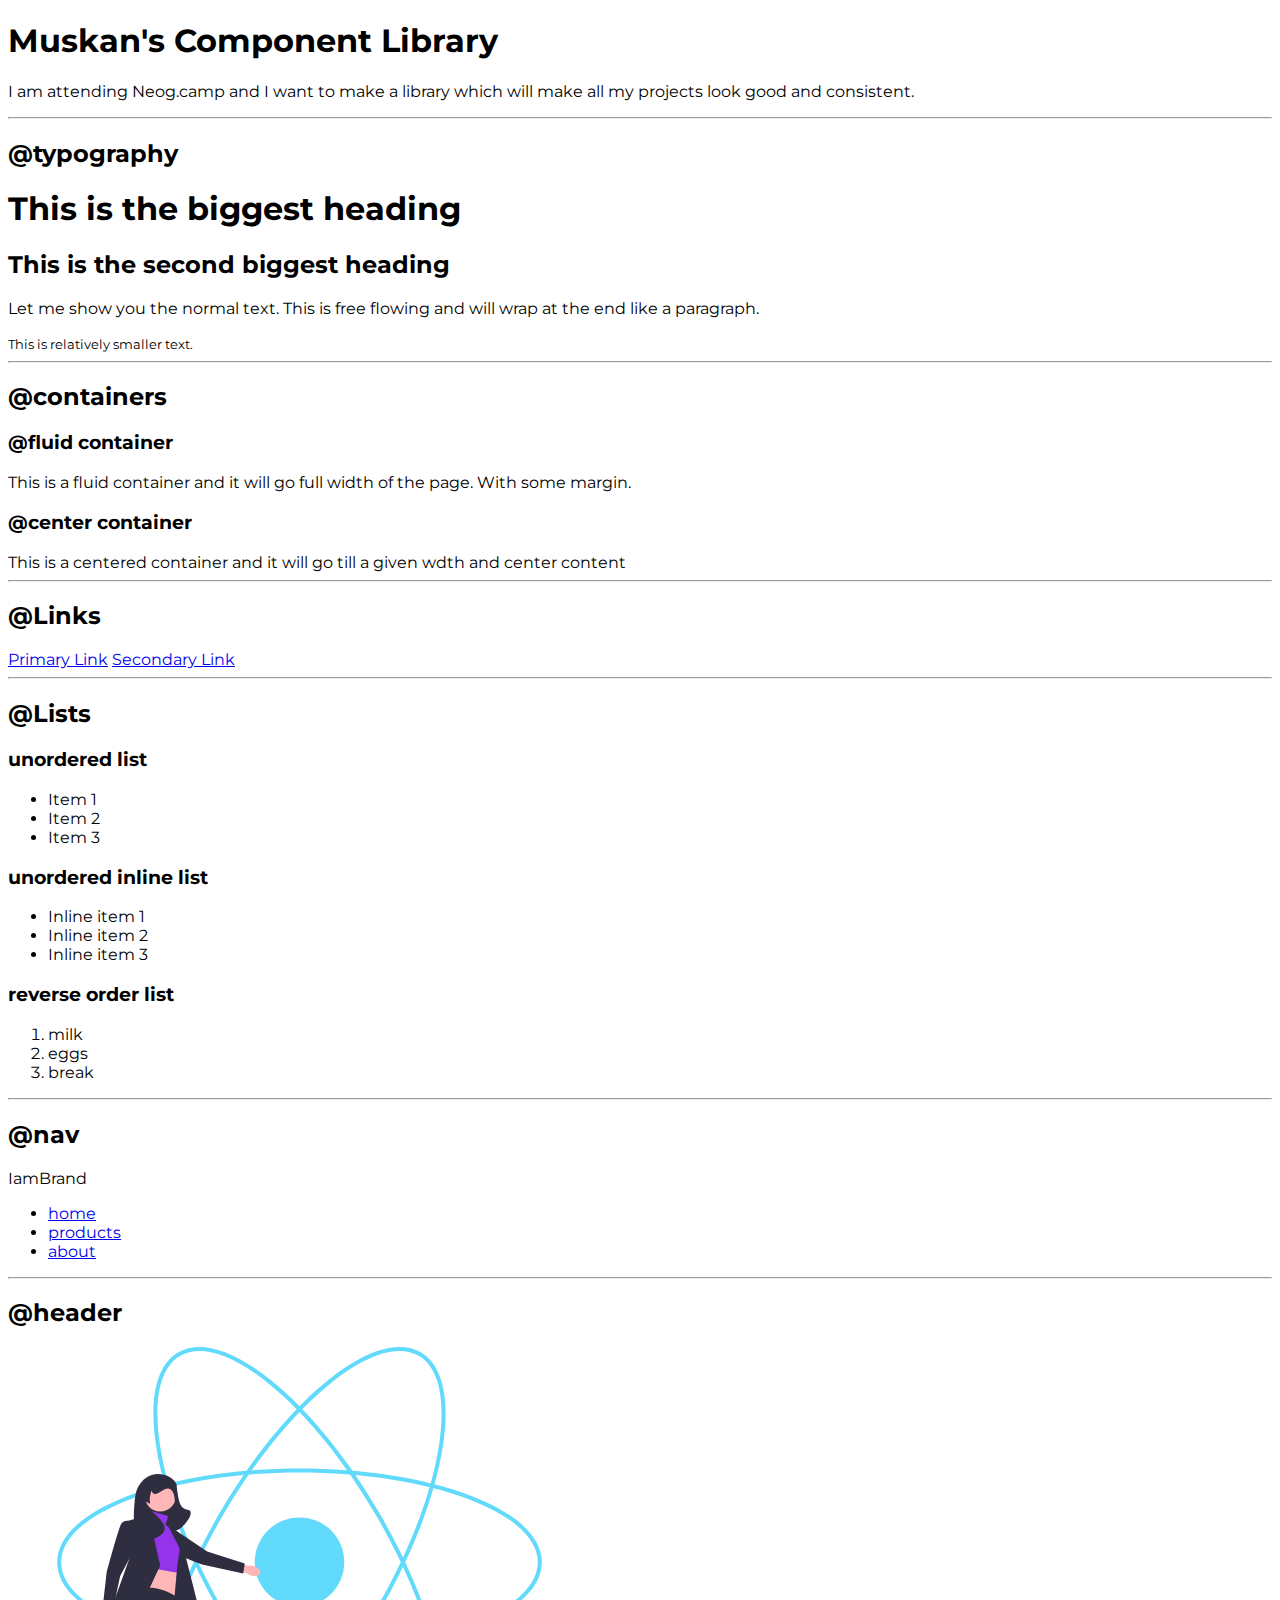
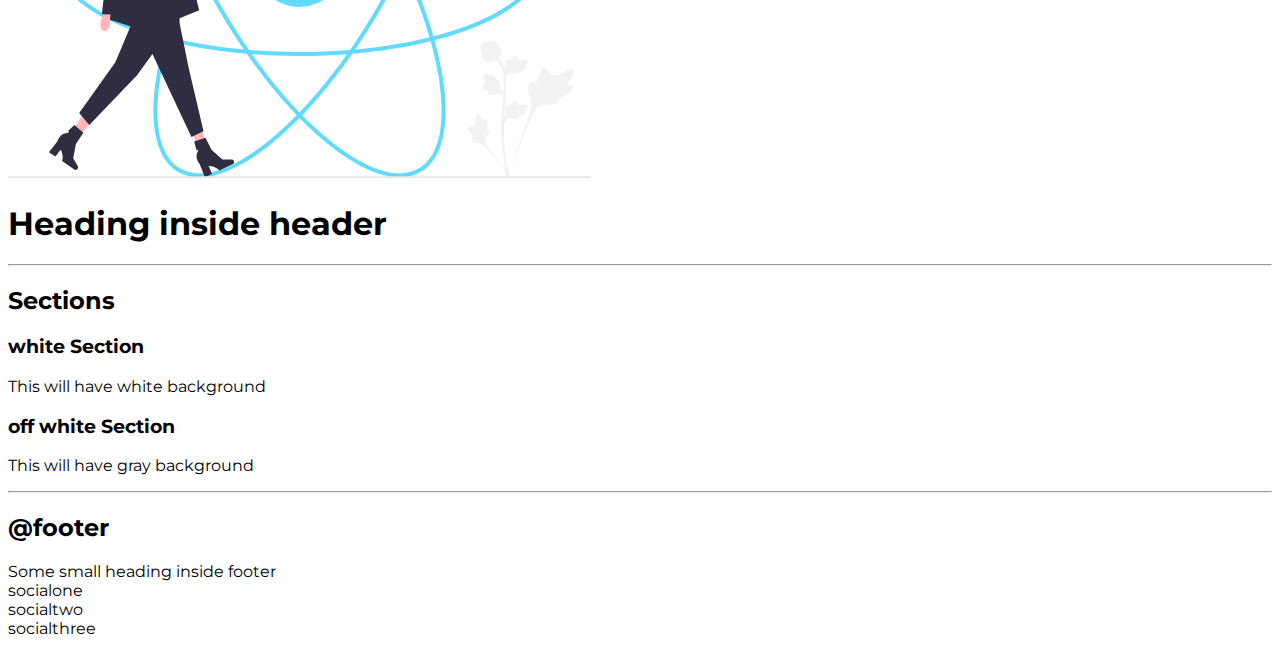
==== index.html @ 412a240c "typography" ====
<!DOCTYPE html>

<html>

<head>
    <meta charset="utf-8">
    <meta http-equiv="X-UA-Compatible" content="IE=edge">
    <title>Component Library</title>
    <meta name="description" content="">
    <meta name="viewport" content="width=device-width, initial-scale=1">
    <link rel="stylesheet" href="styles.css">

</head>

<body>
    <h1>Muskan's Component Library</h1>
    <p>I am attending Neog.camp and I want to make a library which will make all my projects look good and consistent.
    </p>
    <hr>
    <h2>@typography</h2>
    <h1>This is the biggest heading</h1>
    <h2>This is the second biggest heading</h2>
    <p>Let me show you the normal text. This is free flowing and will wrap at the end like a paragraph.</p>
    <small>This is relatively smaller text.</small>
    <hr>
    <h2>@containers</h2>
    <h3>@fluid container</h3>
    <div>This is a fluid container and it will go full width of the page. With some margin.</div>
    <h3>@center container</h3>
    <div>This is a centered container and it will go till a given wdth and center content</div>
    <hr>
    <h2>@Links</h2>
    <a href="/">Primary Link</a>
    <a href="/">Secondary Link</a>
    <hr>
    <h2>@Lists</h2>
    <h3>unordered list</h3>
    <ul>
        <li>Item 1</li>
        <li>Item 2</li>
        <li>Item 3</li>
    </ul>

    <h3>unordered inline list</h3>
    <ul>
        <li>Inline item 1</li>
        <li>Inline item 2</li>
        <li>Inline item 3</li>
    </ul>

    <h3>reverse order list</h3>
    <ol>
        <li>milk</li>
        <li>eggs</li>
        <li>break</li>
    </ol>
    <hr>
    <h2>@nav</h2>
    <nav>
        <div>IamBrand</div>
        <ul>
            <li>
                <a href="/">home</a>
            </li>
            <li>
                <a href="/">products</a>
            </li>
            <li>
                <a href="/">about</a>
            </li>
        </ul>
    </nav>
    <hr>
    <h2>@header</h2>
    <header>
        <img src="images/header.svg" />
        <h1>Heading inside header</h1>
    </header>
    <hr>
    <h2>Sections</h2>
    <section>
        <h3>white Section</h3>
        <p>This will have white background</p>
    </section>
    <section>
        <h3>off white Section</h3>
        <p>This will have gray background</p>
    </section>
    <hr>
    <h2>@footer</h2>
    <footer>
        <div>Some small heading inside footer</div>
        <li>socialone</li>
        <li>socialtwo</li>
        <li>socialthree</li>
    </footer>
    <!-- <div style="height: 30vh;"></div> -->




</body>

</html>
---- styles.css ----
@import url('https://fonts.googleapis.com/css2?family=Montserrat:wght@400;700&display=swap');
body{
    font-family: 'Montserrat', sans-serif;
}
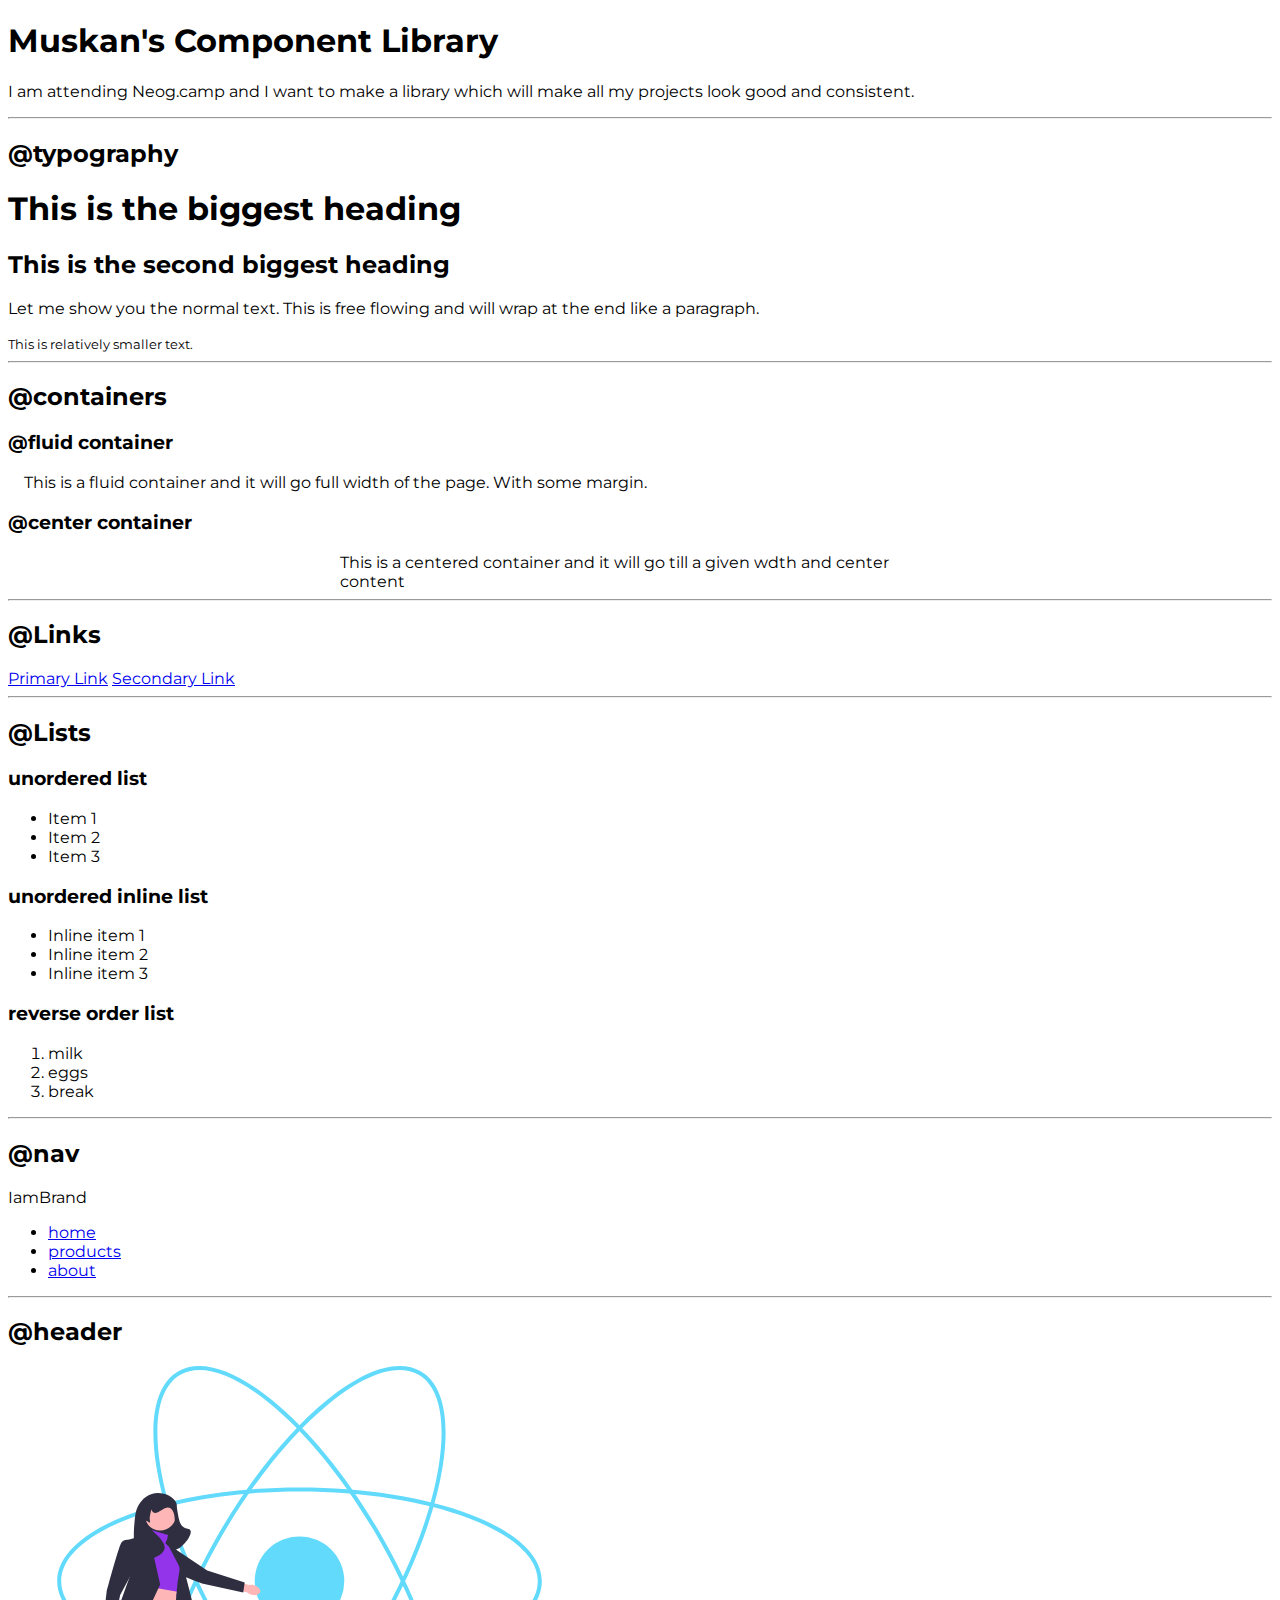
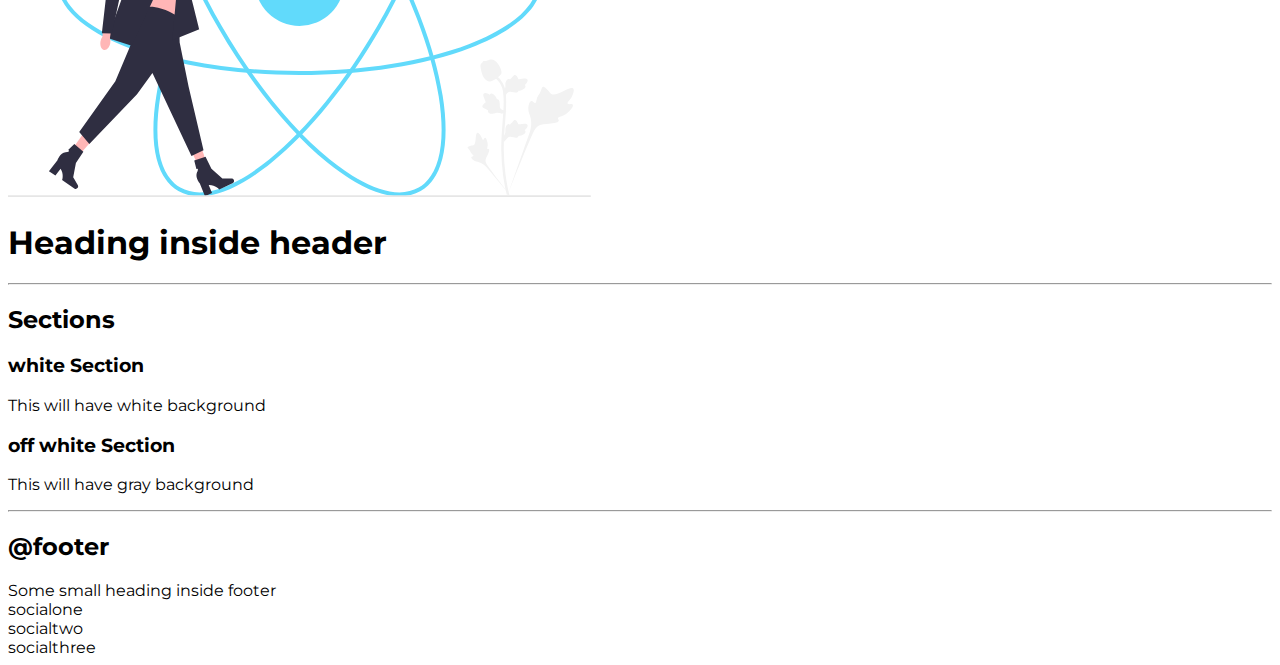
==== commit 0604b615: "container" ====
--- a/index.html
+++ b/index.html
@@ -25,9 +25,9 @@
     <hr>
     <h2>@containers</h2>
     <h3>@fluid container</h3>
-    <div>This is a fluid container and it will go full width of the page. With some margin.</div>
+    <div class=" container container-fluid">This is a fluid container and it will go full width of the page. With some margin.</div>
     <h3>@center container</h3>
-    <div>This is a centered container and it will go till a given wdth and center content</div>
+    <div class="container container-center">This is a centered container and it will go till a given wdth and center content</div>
     <hr>
     <h2>@Links</h2>
     <a href="/">Primary Link</a>
--- a/styles.css
+++ b/styles.css
@@ -1,4 +1,17 @@
 @import url('https://fonts.googleapis.com/css2?family=Montserrat:wght@400;700&display=swap');
 body{
     font-family: 'Montserrat', sans-serif;
+}
+
+/* container */
+.container{
+    padding-left: 1rem;
+    padding-right: 1rem;
+
+}
+
+.container-center{
+    max-width: 600px;
+    margin: auto;
+
 }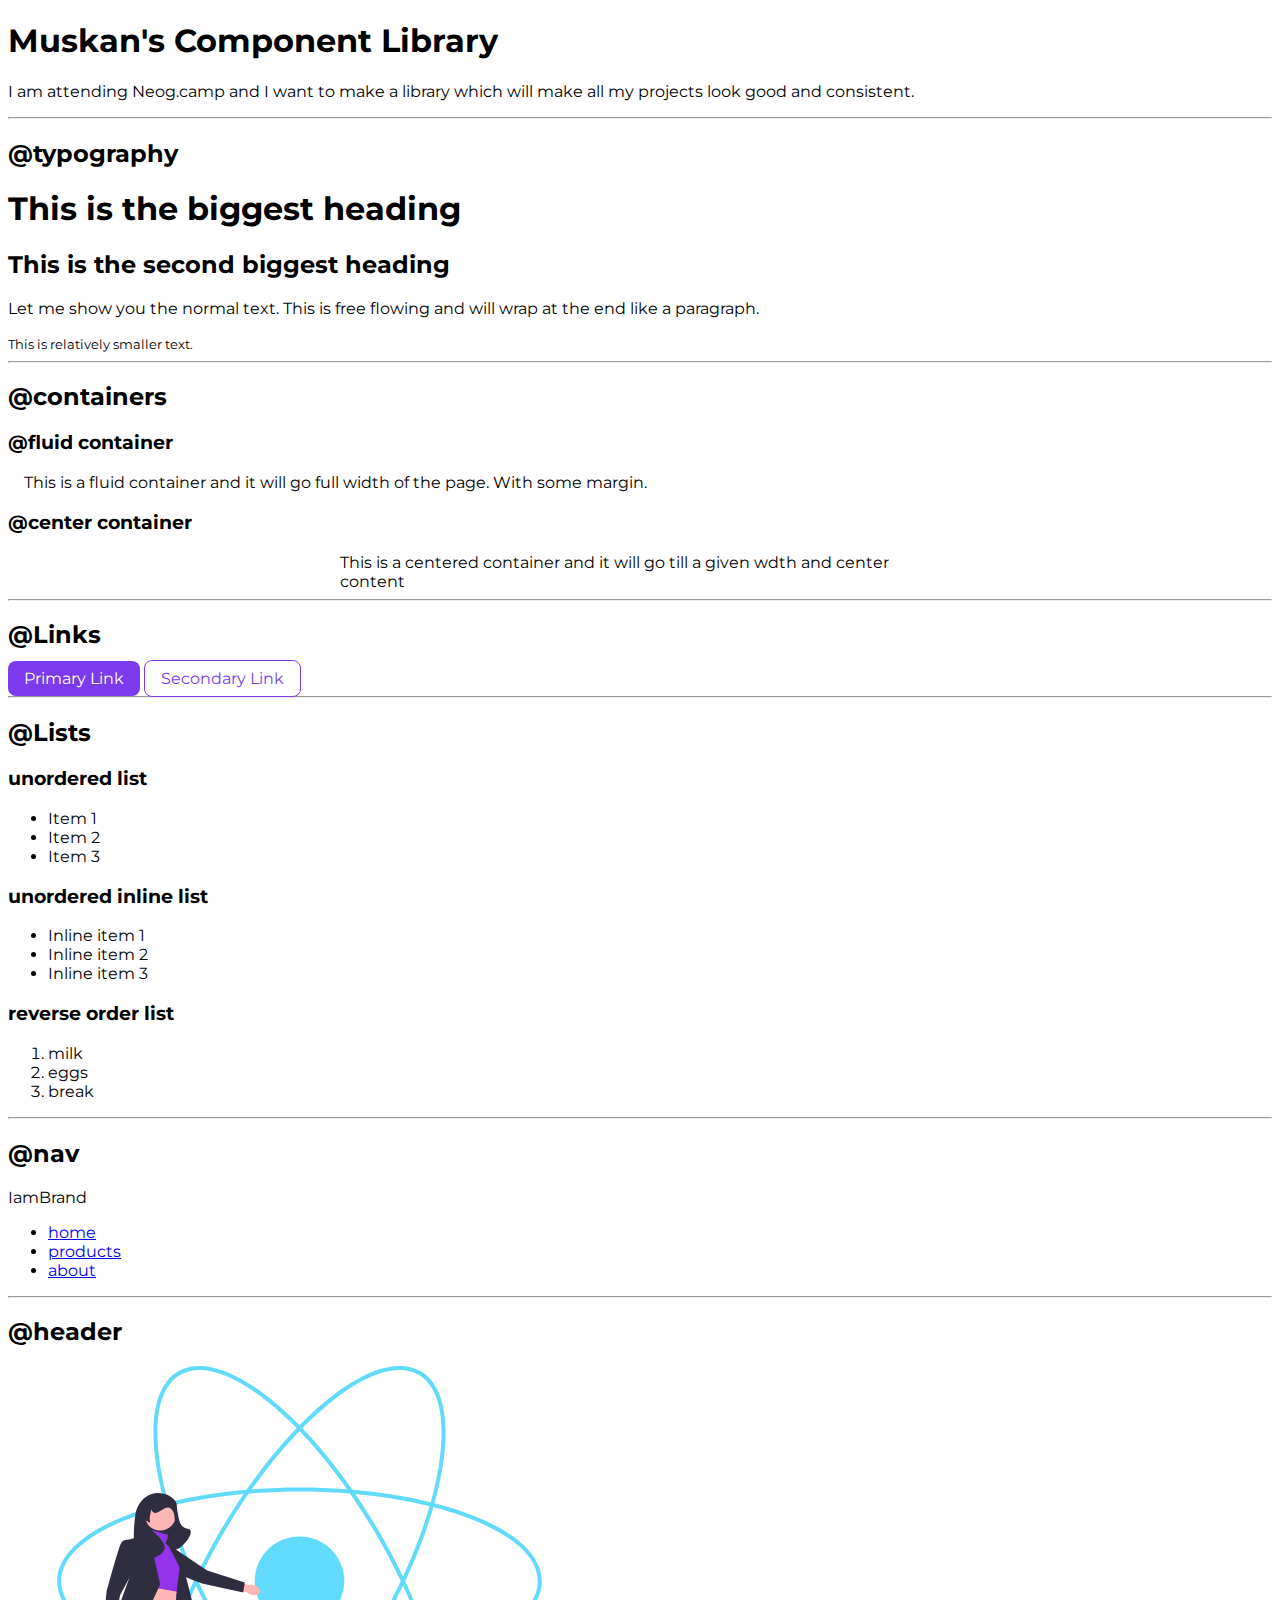
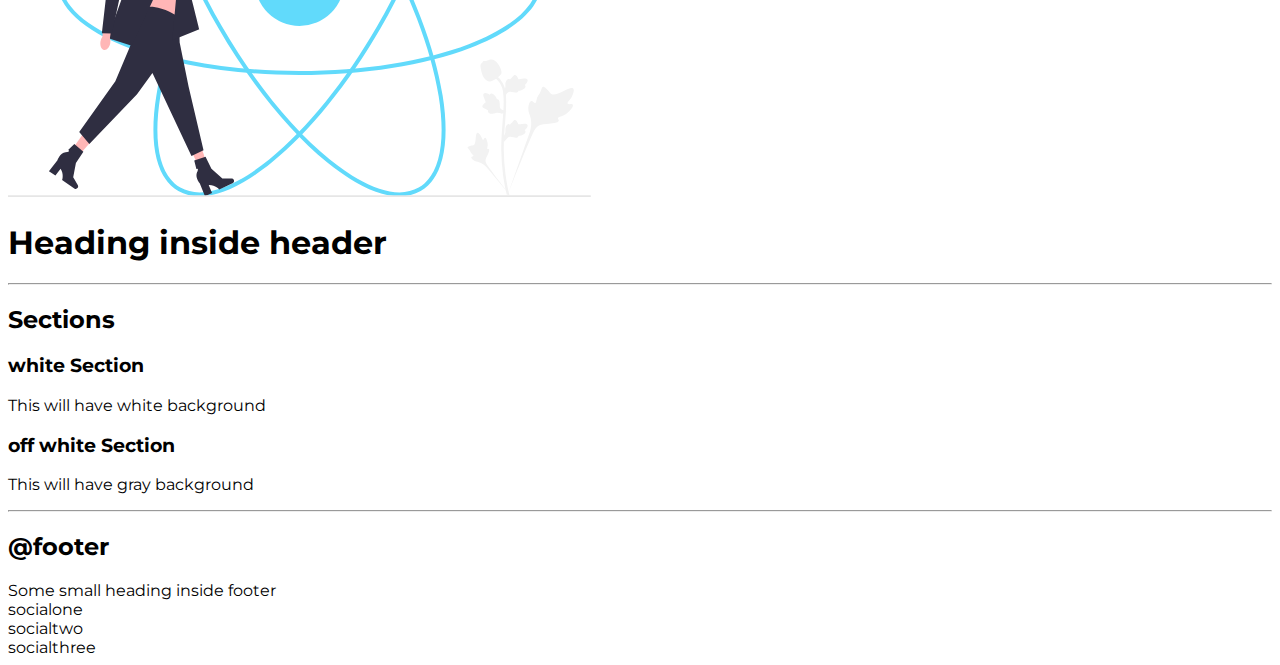
==== commit 5235e10b: "Links" ====
--- a/index.html
+++ b/index.html
@@ -30,8 +30,8 @@
     <div class="container container-center">This is a centered container and it will go till a given wdth and center content</div>
     <hr>
     <h2>@Links</h2>
-    <a href="/">Primary Link</a>
-    <a href="/">Secondary Link</a>
+    <a class="link link-primary" href="/">Primary Link</a>
+    <a class="link link-secondary" href="/">Secondary Link</a>
     <hr>
     <h2>@Lists</h2>
     <h3>unordered list</h3>
--- a/styles.css
+++ b/styles.css
@@ -1,4 +1,7 @@
 @import url('https://fonts.googleapis.com/css2?family=Montserrat:wght@400;700&display=swap');
+:root{
+    --primary-color: #7c3aed;
+}
 body{
     font-family: 'Montserrat', sans-serif;
 }
@@ -7,11 +10,28 @@
 .container{
     padding-left: 1rem;
     padding-right: 1rem;
-
 }
 
 .container-center{
     max-width: 600px;
     margin: auto;
 
+}
+
+/* Links */
+
+.link{
+    text-decoration: none;
+    padding: 0.5rem 1rem;
+}
+.link-primary{
+    background-color: var(--primary-color);
+    border-radius: 0.5rem;
+    color: white;
+}
+
+.link-secondary{
+    color: var(--primary-color);
+    border-radius:0.5rem;
+    border: 1px solid var(--primary-color);
 }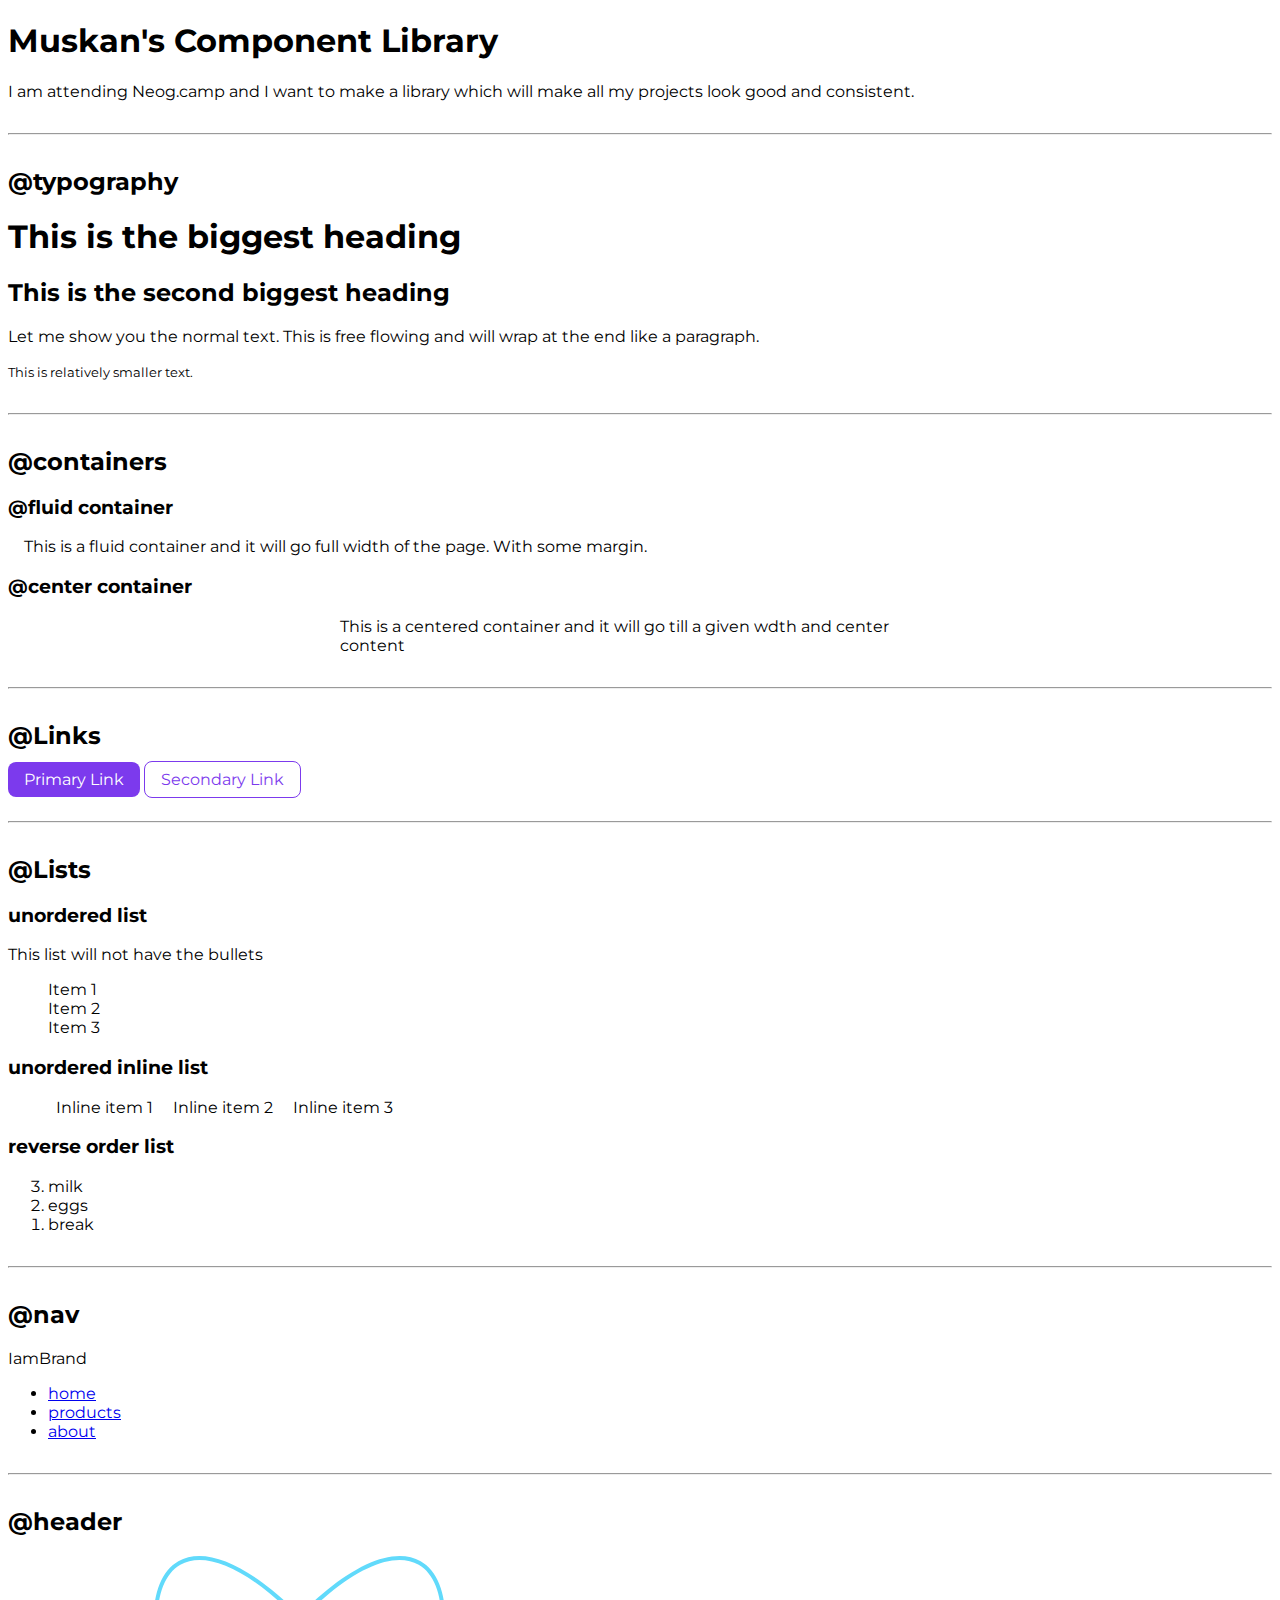
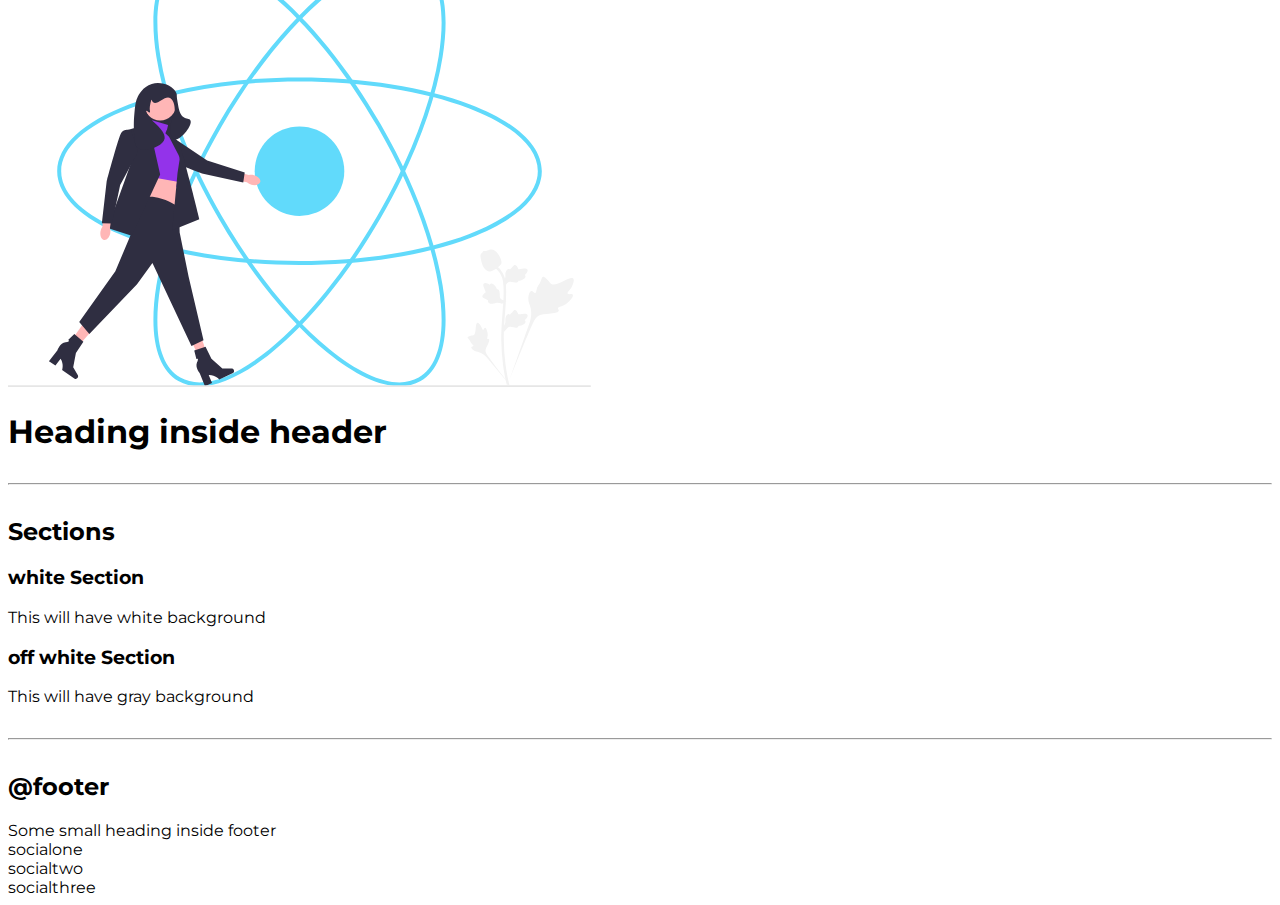
==== commit 105008be: "List" ====
--- a/index.html
+++ b/index.html
@@ -35,21 +35,22 @@
     <hr>
     <h2>@Lists</h2>
     <h3>unordered list</h3>
-    <ul>
+    <p>This list will not have the bullets</p>
+    <ul class="list-non-bullet">
         <li>Item 1</li>
         <li>Item 2</li>
         <li>Item 3</li>
     </ul>
 
     <h3>unordered inline list</h3>
-    <ul>
-        <li>Inline item 1</li>
-        <li>Inline item 2</li>
-        <li>Inline item 3</li>
+    <ul class="list-non-bullet">
+        <li class="list-item-inline">Inline item 1</li>
+        <li class="list-item-inline">Inline item 2</li>
+        <li class="list-item-inline">Inline item 3</li>
     </ul>
 
     <h3>reverse order list</h3>
-    <ol>
+    <ol reversed>
         <li>milk</li>
         <li>eggs</li>
         <li>break</li>
--- a/styles.css
+++ b/styles.css
@@ -4,6 +4,10 @@
 }
 body{
     font-family: 'Montserrat', sans-serif;
+}
+
+hr{
+    margin: 2rem 0rem;
 }
 
 /* container */
@@ -34,4 +38,15 @@
     color: var(--primary-color);
     border-radius:0.5rem;
     border: 1px solid var(--primary-color);
+}
+
+/* lists */
+
+.list-non-bullet{
+    list-style: none;
+}
+
+.list-item-inline{
+    display: inline;
+    padding: 0rem 0.5rem;
 }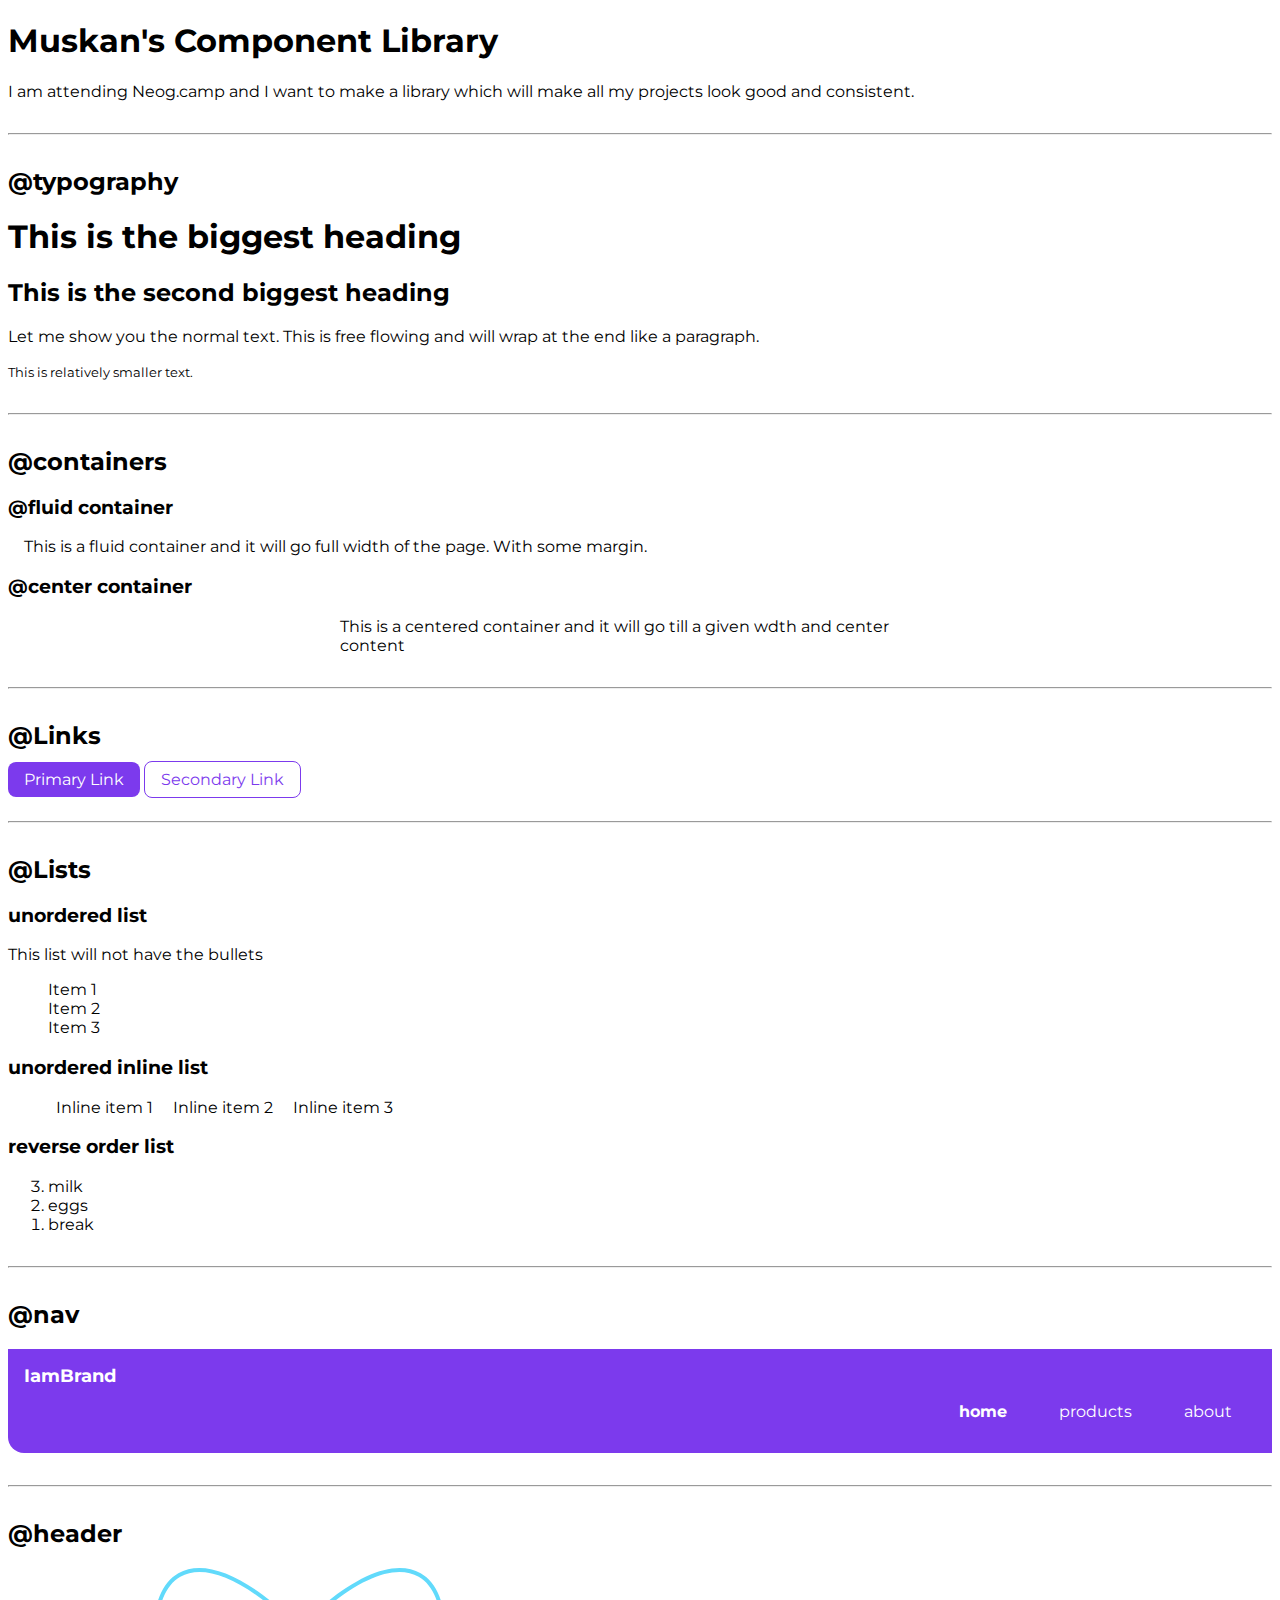
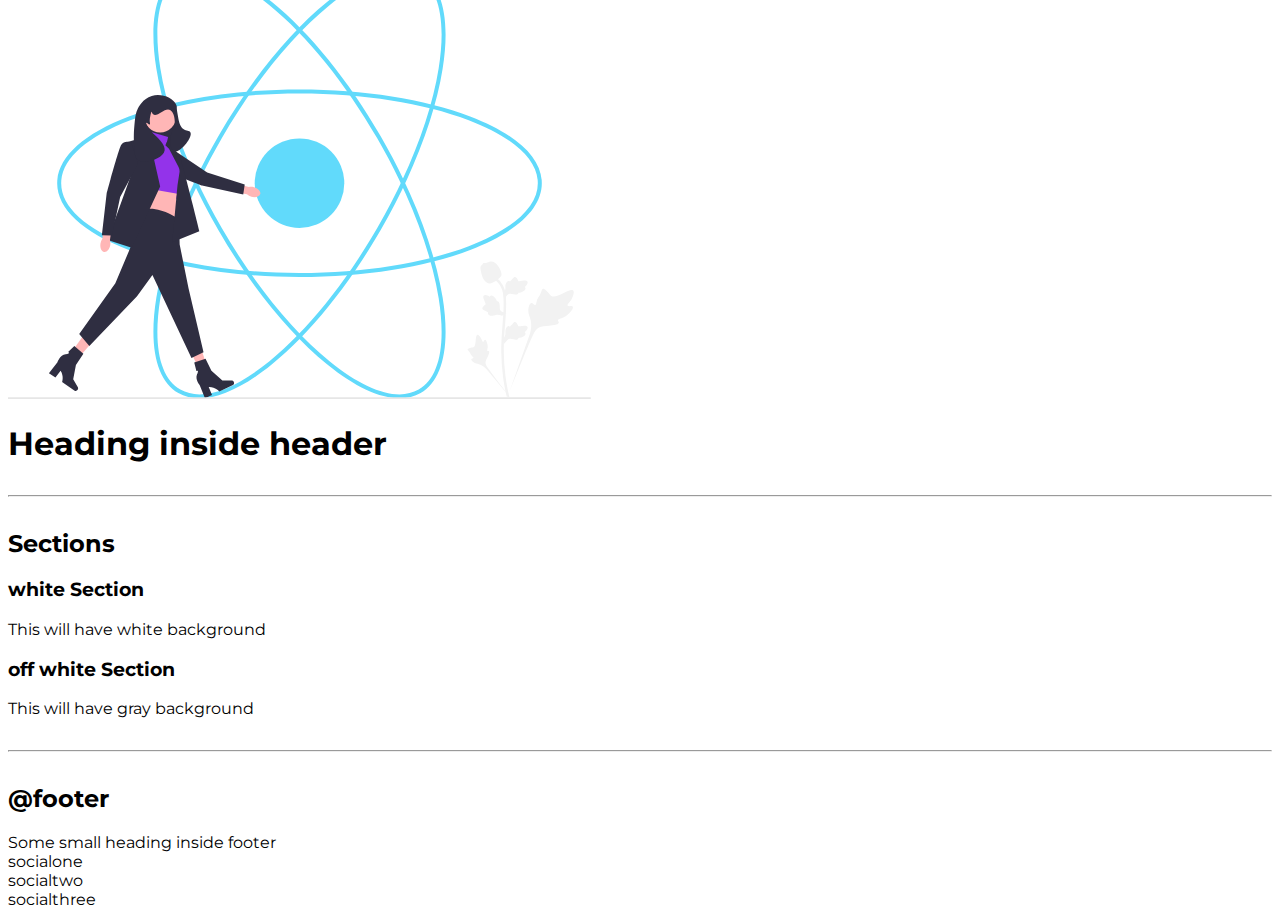
==== commit 4a43ef74: "navigation" ====
--- a/index.html
+++ b/index.html
@@ -57,17 +57,17 @@
     </ol>
     <hr>
     <h2>@nav</h2>
-    <nav>
-        <div>IamBrand</div>
-        <ul>
-            <li>
-                <a href="/">home</a>
+    <nav class="navigation container">
+        <div class="nav-brand">IamBrand</div>
+        <ul class="list-non-bullet nav-pills">
+            <li class="list-item-inline">
+                <a class="link link-active" href="/">home</a>
             </li>
-            <li>
-                <a href="/">products</a>
+            <li class="list-item-inline">
+                <a class="link" href="/">products</a>
             </li>
-            <li>
-                <a href="/">about</a>
+            <li class="list-item-inline">
+                <a class="link" href="/">about</a>
             </li>
         </ul>
     </nav>
--- a/styles.css
+++ b/styles.css
@@ -49,4 +49,32 @@
 .list-item-inline{
     display: inline;
     padding: 0rem 0.5rem;
+}
+
+/* navigation */
+
+.navigation{
+    background-color: var(--primary-color);
+    color: white;
+    padding: 1rem;
+    border-bottom-left-radius: 1rem;
+}
+
+.navigation .nav-brand{
+    font-weight: bold;
+    font-size: 1.1rem;
+}
+
+.navigation .nav-pills{
+    text-align: right;
+    
+}
+
+.navigation .link{
+    color: white;
+
+}
+
+.navigation .link-active{
+    font-weight: bold;
 }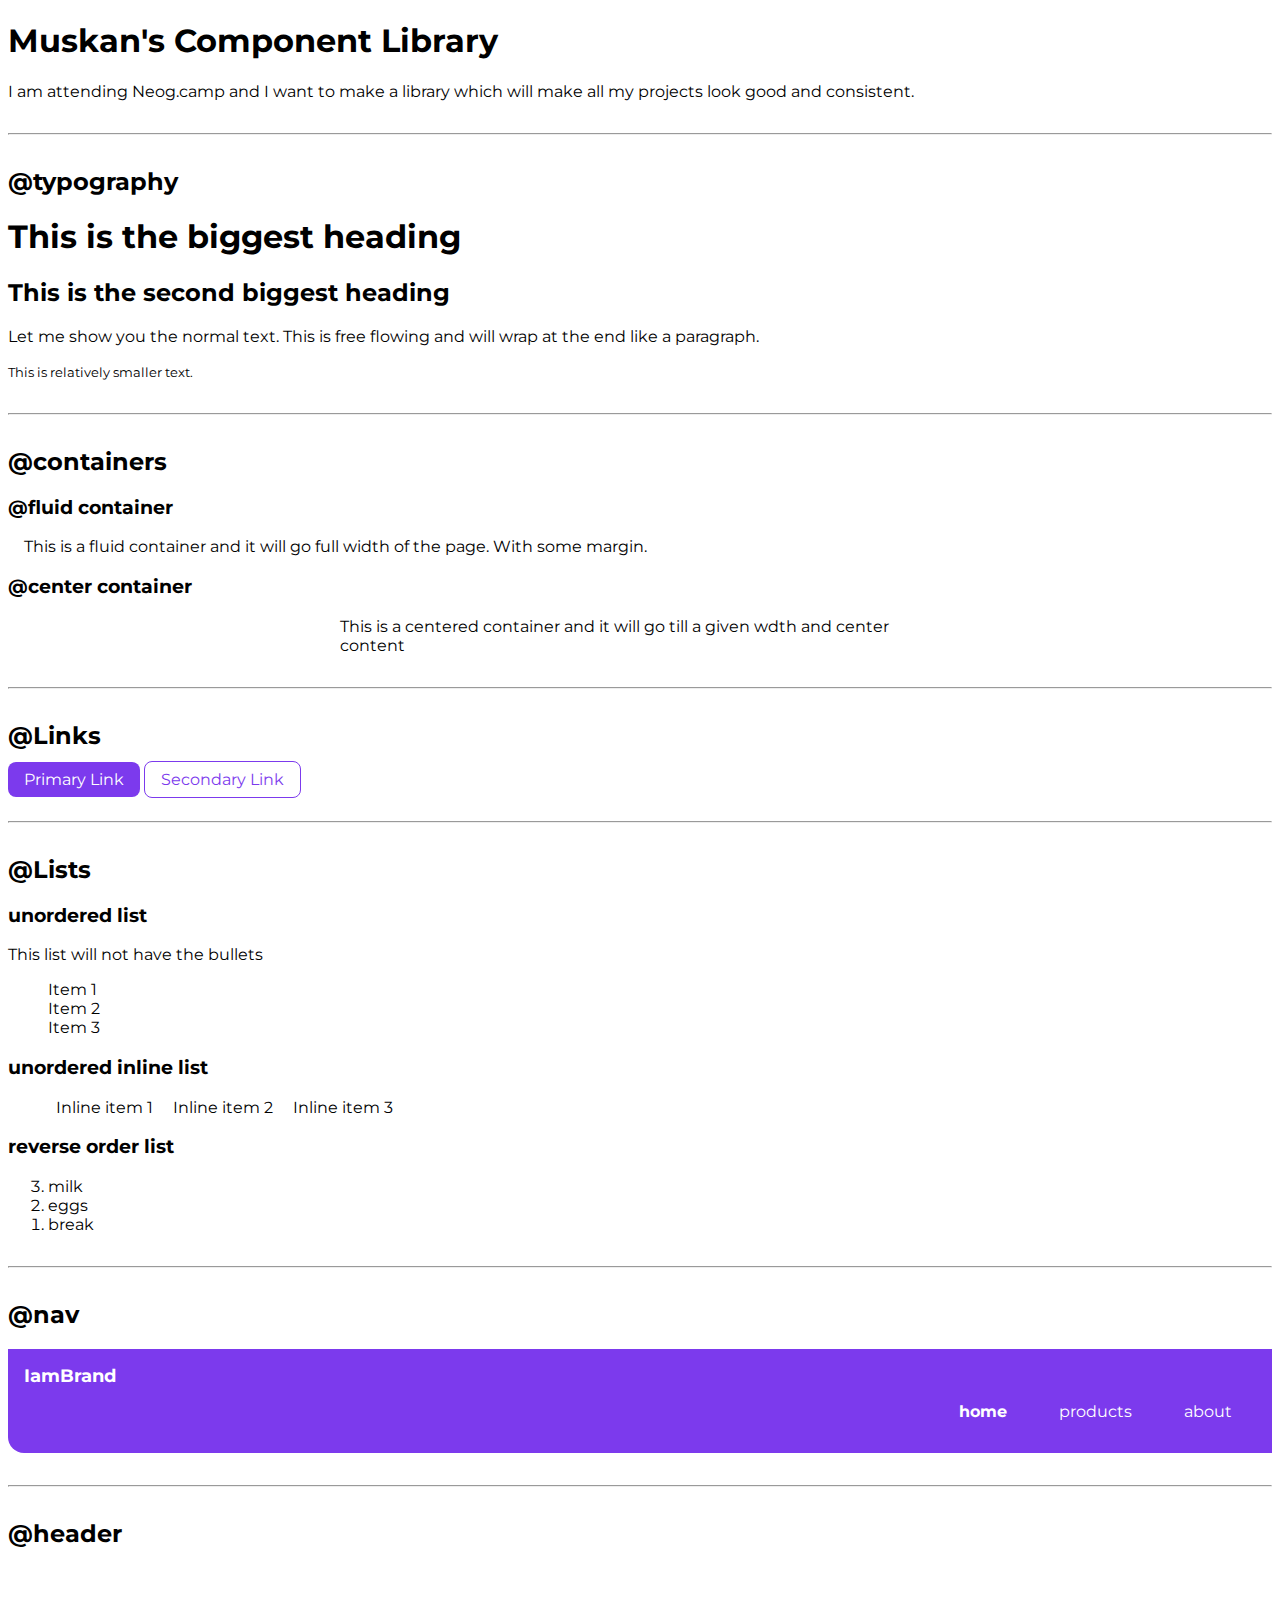
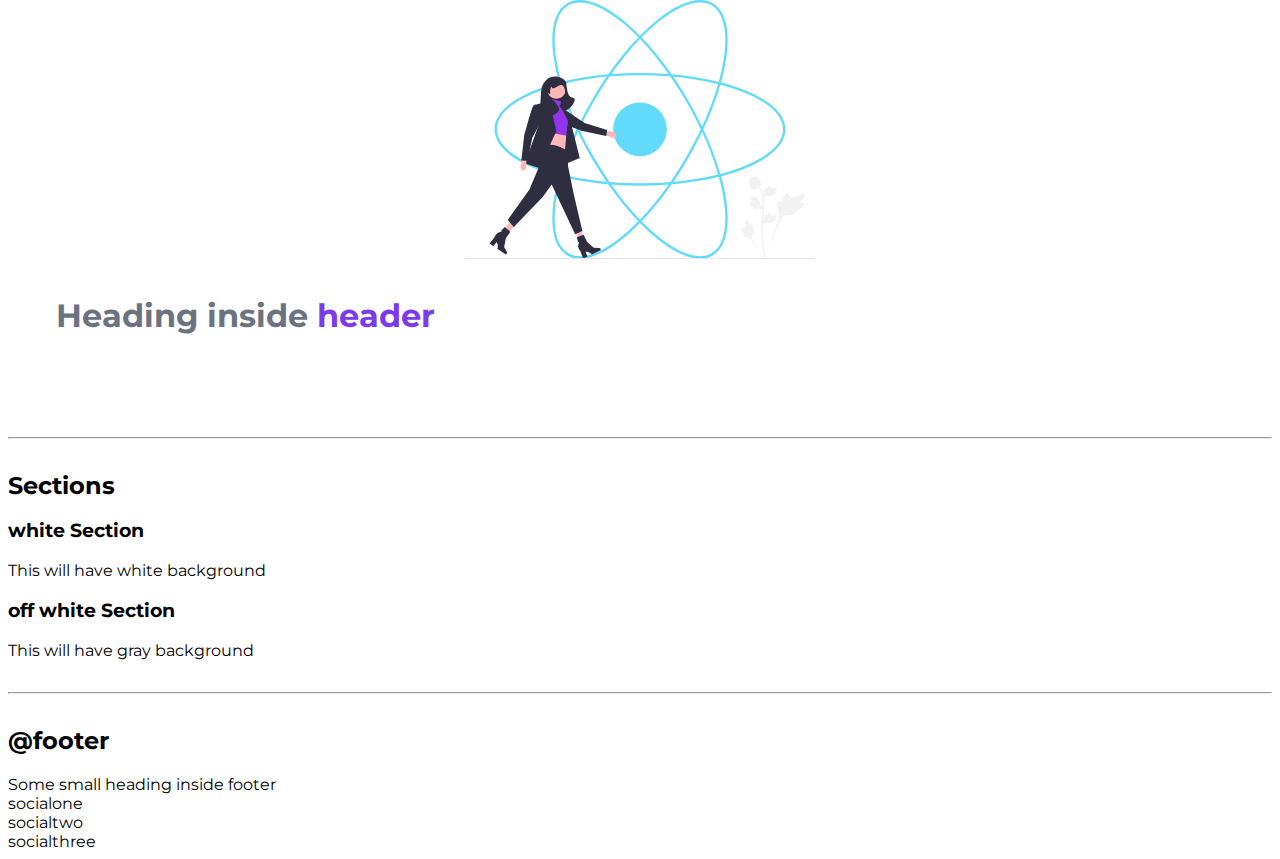
==== commit 4c5420cb: "header" ====
--- a/index.html
+++ b/index.html
@@ -73,9 +73,9 @@
     </nav>
     <hr>
     <h2>@header</h2>
-    <header>
-        <img src="images/header.svg" />
-        <h1>Heading inside header</h1>
+    <header class="hero">
+        <img class="hero-img" src="images/header.svg" />
+        <h1 class="hero-heading">Heading inside <span class="heading-inverted">header</span></h1>
     </header>
     <hr>
     <h2>Sections</h2>
--- a/styles.css
+++ b/styles.css
@@ -1,6 +1,7 @@
 @import url('https://fonts.googleapis.com/css2?family=Montserrat:wght@400;700&display=swap');
 :root{
     --primary-color: #7c3aed;
+    --dark-gray: #6b7280;
 }
 body{
     font-family: 'Montserrat', sans-serif;
@@ -77,4 +78,22 @@
 
 .navigation .link-active{
     font-weight: bold;
+}
+
+/* header */
+.hero{
+    padding: 2rem;
+}
+.hero .hero-img{
+    max-width: 350px;
+    display: block;
+    margin:auto;
+}
+
+.hero-heading{
+    padding: 1rem;
+    color: var(--dark-gray);
+}
+.hero .hero-heading .heading-inverted{
+    color: var(--primary-color);
 }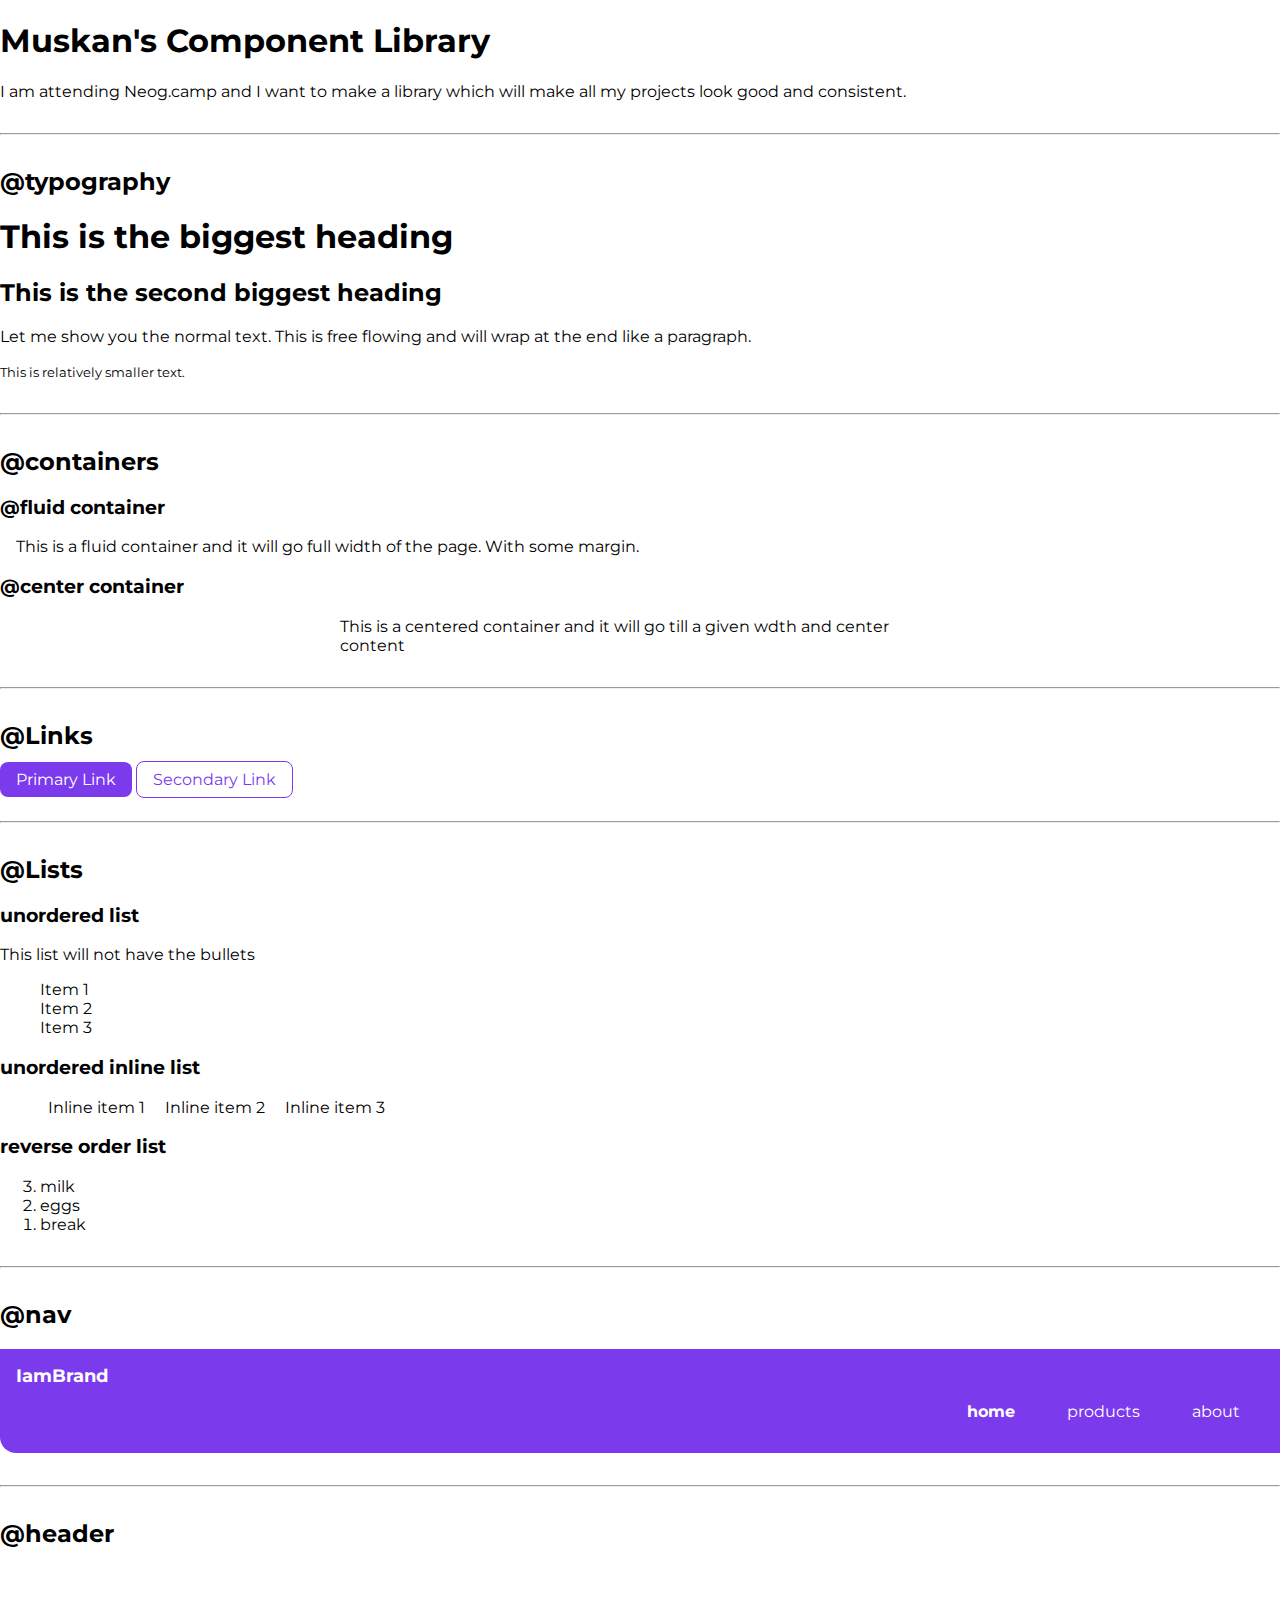
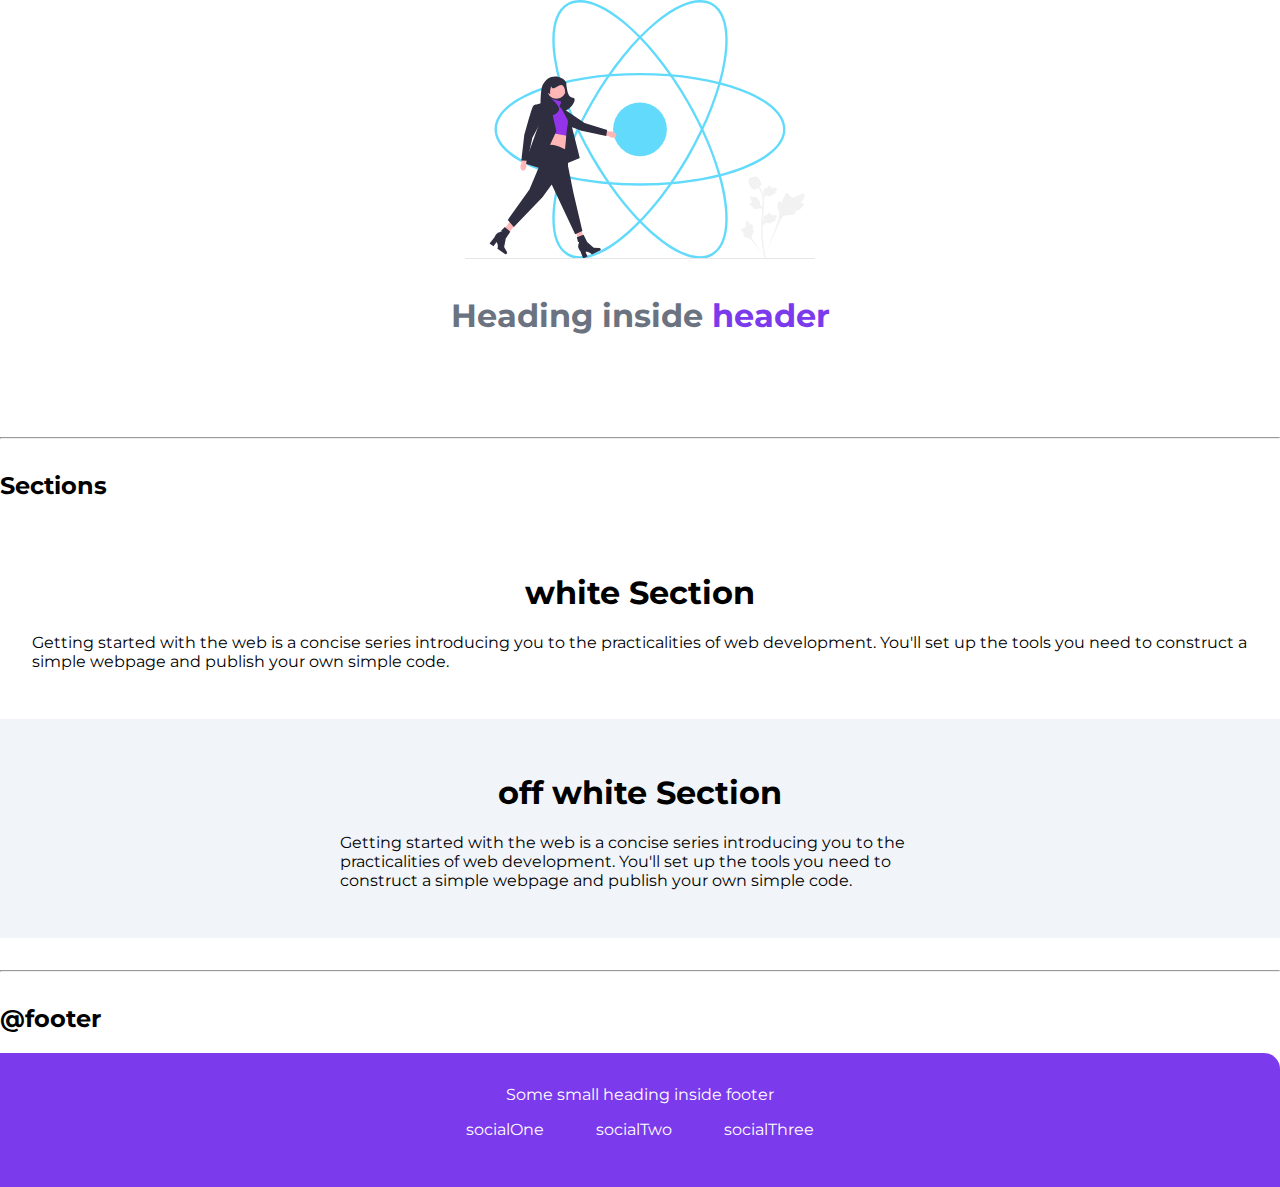
==== commit f6c32342: "section and footer" ====
--- a/index.html
+++ b/index.html
@@ -25,9 +25,11 @@
     <hr>
     <h2>@containers</h2>
     <h3>@fluid container</h3>
-    <div class=" container container-fluid">This is a fluid container and it will go full width of the page. With some margin.</div>
+    <div class=" container container-fluid">This is a fluid container and it will go full width of the page. With some
+        margin.</div>
     <h3>@center container</h3>
-    <div class="container container-center">This is a centered container and it will go till a given wdth and center content</div>
+    <div class="container container-center">This is a centered container and it will go till a given wdth and center
+        content</div>
     <hr>
     <h2>@Links</h2>
     <a class="link link-primary" href="/">Primary Link</a>
@@ -79,21 +81,37 @@
     </header>
     <hr>
     <h2>Sections</h2>
-    <section>
-        <h3>white Section</h3>
-        <p>This will have white background</p>
+
+    <section class="section">
+        <div class="container-center"></div>
+            <h1>white Section</h3>
+            <p>Getting started with the web is a concise series introducing you to the practicalities of web development. You'll set up the tools you need to construct a simple webpage and publish your own simple code.</p>
+            </div>
     </section>
-    <section>
-        <h3>off white Section</h3>
-        <p>This will have gray background</p>
+
+    <section class="section ow">
+        <div class="container-center">
+            <h1>off white Section</h1>
+            <p>Getting started with the web is a concise series introducing you to the practicalities of web development. You'll set up the tools you need to construct a simple webpage and publish your own simple code.</p>
+        </div>
+       
     </section>
     <hr>
     <h2>@footer</h2>
-    <footer>
-        <div>Some small heading inside footer</div>
-        <li>socialone</li>
-        <li>socialtwo</li>
-        <li>socialthree</li>
+    <footer class="footer">
+        <div class="footer-header">Some small heading inside footer</div>
+        <ul class="social-links list-non-bullet ">
+            <li class="list-item-inline">
+                <a class="link" href="/">socialOne</a>
+            </li>
+            <li class="list-item-inline">
+                <a class="link" href="/">socialTwo</a>
+            </li>
+            <li class="list-item-inline">
+                <a class="link" href="/">socialThree</a>
+            </li>
+        </ul>
+        
     </footer>
     <!-- <div style="height: 30vh;"></div> -->
 
--- a/styles.css
+++ b/styles.css
@@ -2,9 +2,11 @@
 :root{
     --primary-color: #7c3aed;
     --dark-gray: #6b7280;
+    --off-white: #f1f5f9;
 }
 body{
     font-family: 'Montserrat', sans-serif;
+    margin: 0px;
 }
 
 hr{
@@ -90,10 +92,41 @@
     margin:auto;
 }
 
-.hero-heading{
+.hero .hero-heading{
     padding: 1rem;
     color: var(--dark-gray);
+    text-align: center ;
 }
 .hero .hero-heading .heading-inverted{
     color: var(--primary-color);
-}+}
+
+/* section */
+.section{
+    padding: 2rem;
+}
+.section h1{
+    text-align: center;
+}
+.ow{
+    background-color: var(--off-white);
+}
+/* Footer */
+.footer{
+    background-color: var(--primary-color);
+    padding: 2rem 1rem;
+    text-align: center;
+    color: white;
+    border-top-right-radius: 1rem;
+}
+
+.footer .link{
+    color: white;
+
+}
+
+.footer ul{
+    padding-inline-start: 0px;
+}
+
+
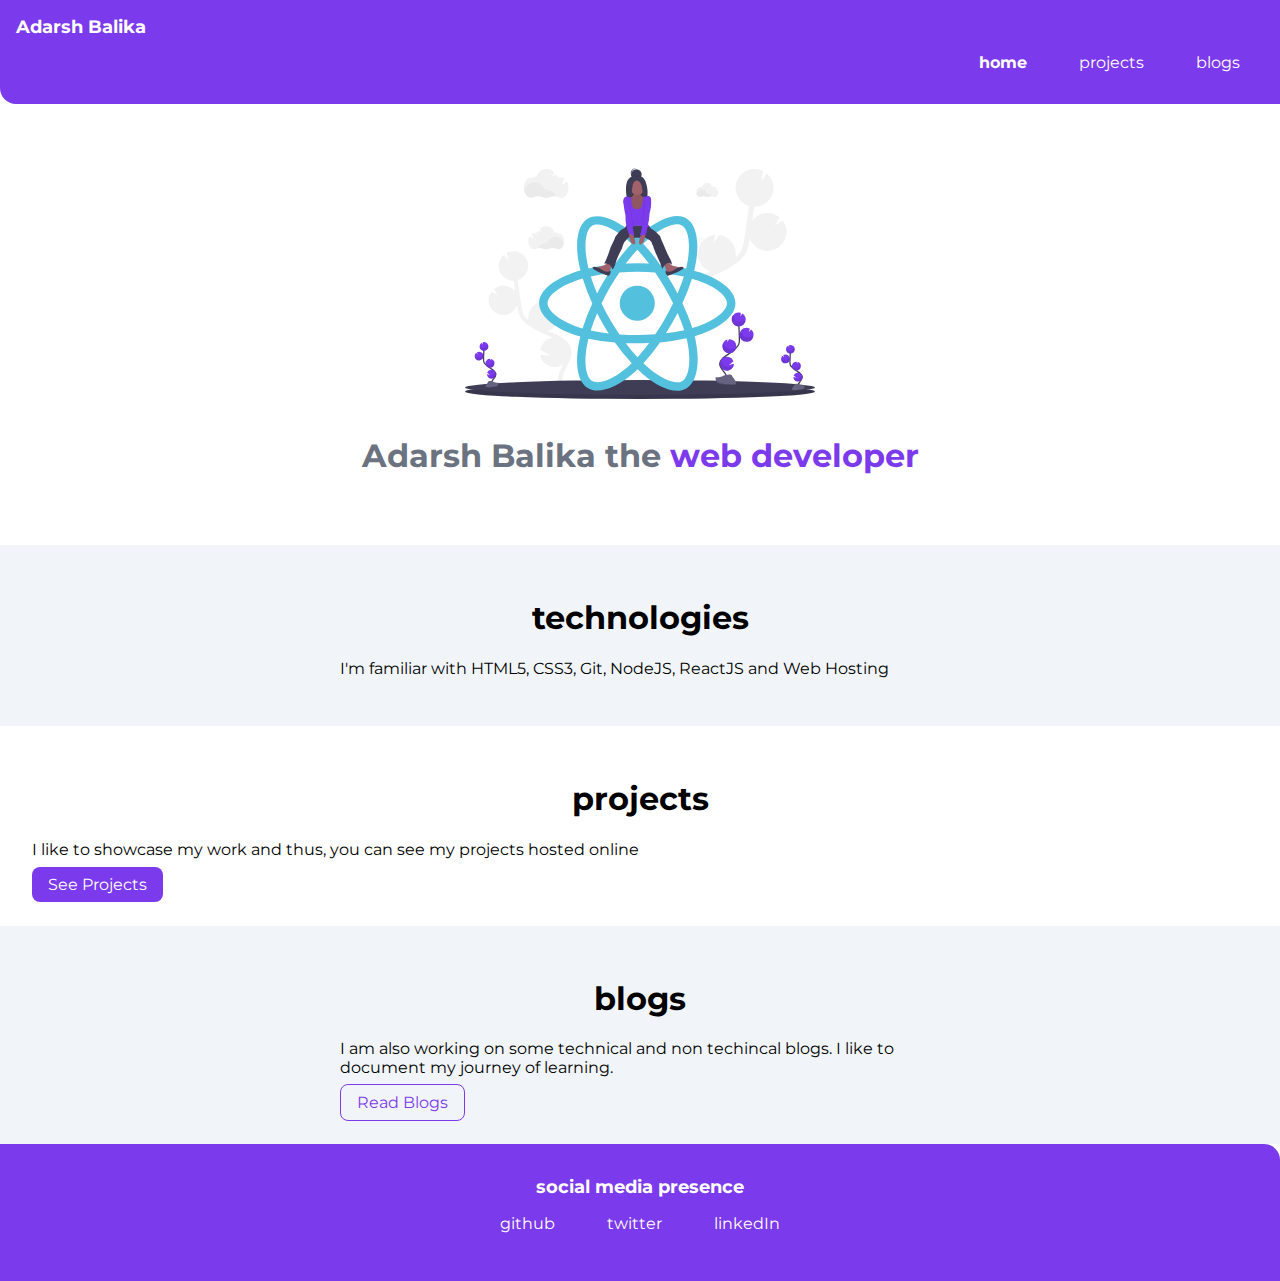
==== commit addf6384: "projects added" ====
--- a/index.html
+++ b/index.html
@@ -1,123 +1,68 @@
 <!DOCTYPE html>
-
-<html>
-
+<html lang="en">
 <head>
-    <meta charset="utf-8">
+    <meta charset="UTF-8">
     <meta http-equiv="X-UA-Compatible" content="IE=edge">
-    <title>Component Library</title>
-    <meta name="description" content="">
-    <meta name="viewport" content="width=device-width, initial-scale=1">
-    <link rel="stylesheet" href="styles.css">
-
+    <meta name="viewport" content="width=device-width, initial-scale=1.0">
+    <title>home | Adarsh Balika</title>
+    <link rel="stylesheet" href="/styles.css">
 </head>
-
 <body>
-    <h1>Muskan's Component Library</h1>
-    <p>I am attending Neog.camp and I want to make a library which will make all my projects look good and consistent.
-    </p>
-    <hr>
-    <h2>@typography</h2>
-    <h1>This is the biggest heading</h1>
-    <h2>This is the second biggest heading</h2>
-    <p>Let me show you the normal text. This is free flowing and will wrap at the end like a paragraph.</p>
-    <small>This is relatively smaller text.</small>
-    <hr>
-    <h2>@containers</h2>
-    <h3>@fluid container</h3>
-    <div class=" container container-fluid">This is a fluid container and it will go full width of the page. With some
-        margin.</div>
-    <h3>@center container</h3>
-    <div class="container container-center">This is a centered container and it will go till a given wdth and center
-        content</div>
-    <hr>
-    <h2>@Links</h2>
-    <a class="link link-primary" href="/">Primary Link</a>
-    <a class="link link-secondary" href="/">Secondary Link</a>
-    <hr>
-    <h2>@Lists</h2>
-    <h3>unordered list</h3>
-    <p>This list will not have the bullets</p>
-    <ul class="list-non-bullet">
-        <li>Item 1</li>
-        <li>Item 2</li>
-        <li>Item 3</li>
-    </ul>
-
-    <h3>unordered inline list</h3>
-    <ul class="list-non-bullet">
-        <li class="list-item-inline">Inline item 1</li>
-        <li class="list-item-inline">Inline item 2</li>
-        <li class="list-item-inline">Inline item 3</li>
-    </ul>
-
-    <h3>reverse order list</h3>
-    <ol reversed>
-        <li>milk</li>
-        <li>eggs</li>
-        <li>break</li>
-    </ol>
-    <hr>
-    <h2>@nav</h2>
     <nav class="navigation container">
-        <div class="nav-brand">IamBrand</div>
+        <div class="nav-brand">Adarsh Balika</div>
         <ul class="list-non-bullet nav-pills">
             <li class="list-item-inline">
                 <a class="link link-active" href="/">home</a>
             </li>
             <li class="list-item-inline">
-                <a class="link" href="/">products</a>
+                <a class="link" href="/projects.html">projects</a>
             </li>
             <li class="list-item-inline">
-                <a class="link" href="/">about</a>
+                <a class="link" href="/blogs.html">blogs</a>
             </li>
         </ul>
     </nav>
-    <hr>
-    <h2>@header</h2>
     <header class="hero">
-        <img class="hero-img" src="images/header.svg" />
-        <h1 class="hero-heading">Heading inside <span class="heading-inverted">header</span></h1>
+        <img class="hero-img" src="images/adarshbalika.svg" />
+        <h1 class="hero-heading">Adarsh Balika the  <span class="heading-inverted">web developer</span></h1>
     </header>
-    <hr>
-    <h2>Sections</h2>
-
-    <section class="section">
-        <div class="container-center"></div>
-            <h1>white Section</h3>
-            <p>Getting started with the web is a concise series introducing you to the practicalities of web development. You'll set up the tools you need to construct a simple webpage and publish your own simple code.</p>
-            </div>
-    </section>
 
     <section class="section ow">
-        <div class="container-center">
-            <h1>off white Section</h1>
-            <p>Getting started with the web is a concise series introducing you to the practicalities of web development. You'll set up the tools you need to construct a simple webpage and publish your own simple code.</p>
+        <div class="container container-center">
+            <h1>technologies</h1>
+            <p>I'm familiar with HTML5, CSS3, Git, NodeJS, ReactJS and Web Hosting</p>
         </div>
        
     </section>
-    <hr>
-    <h2>@footer</h2>
+    <section class="section">
+        <div class="container container-center"></div>
+            <h1>projects</h3>
+            <p>I like to showcase my work and thus, you can see my projects hosted online</p>
+            <a class="link link-primary" href="/">See Projects</a>
+            </div>
+    </section>
+    <section class="section ow">
+        <div class="container container-center">
+            <h1>blogs</h1>
+            <p>I am also working on some technical and non techincal blogs. I like to document my journey of learning.</p>
+            <a class="link link-secondary" href="/">Read Blogs </a>
+        </div>
+       
+    </section>
     <footer class="footer">
-        <div class="footer-header">Some small heading inside footer</div>
+        <div class="footer-header">social media presence</div>
         <ul class="social-links list-non-bullet ">
             <li class="list-item-inline">
-                <a class="link" href="/">socialOne</a>
+                <a class="link" href="https://github.com/GMuskan/">github</a>
             </li>
             <li class="list-item-inline">
-                <a class="link" href="/">socialTwo</a>
+                <a class="link" href="/">twitter</a>
             </li>
             <li class="list-item-inline">
-                <a class="link" href="/">socialThree</a>
+                <a class="link" href="https://www.linkedin.com/in/muskan-gupta-75482b166/">linkedIn</a>
             </li>
         </ul>
         
     </footer>
-    <!-- <div style="height: 30vh;"></div> -->
-
-
-
-
 </body>
-
 </html>--- a/styles.css
+++ b/styles.css
@@ -11,6 +11,10 @@
 
 hr{
     margin: 2rem 0rem;
+}
+/* spaces */
+.margin-md{
+    margin: 2rem;
 }
 
 /* container */
@@ -28,8 +32,11 @@
 /* Links */
 
 .link{
+    box-sizing: border-box;
     text-decoration: none;
     padding: 0.5rem 1rem;
+    /* margin-top: 5rem;
+    margin-bottom: 1rem; */
 }
 .link-primary{
     background-color: var(--primary-color);
@@ -85,6 +92,7 @@
 /* header */
 .hero{
     padding: 2rem;
+    padding-top: 4rem;
 }
 .hero .hero-img{
     max-width: 350px;
@@ -125,6 +133,11 @@
 
 }
 
+.footer-header{
+    font-weight: bold;
+    font-size: large;
+}
+
 .footer ul{
     padding-inline-start: 0px;
 }
